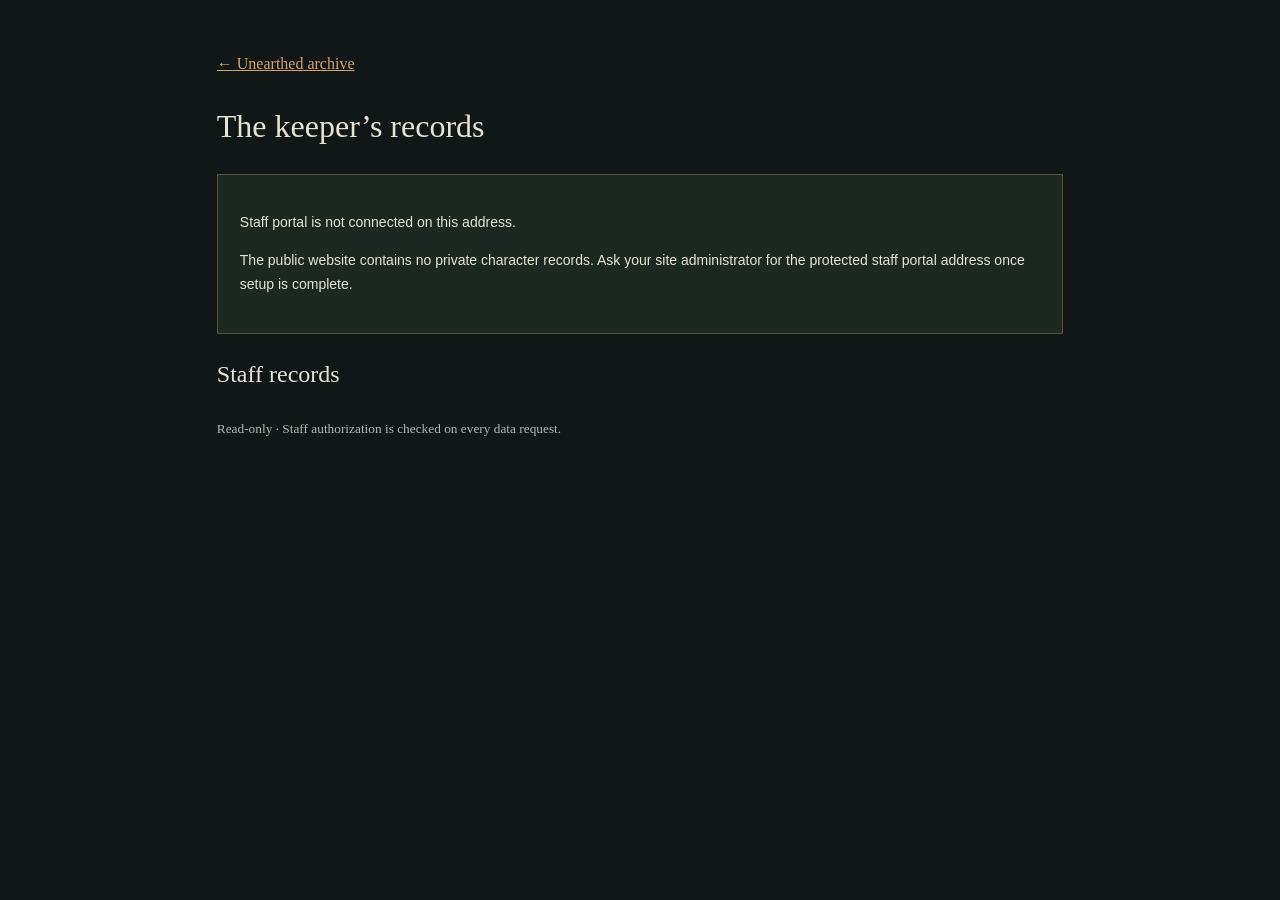
==== staff/index.html @ 2d50df80 "Add files via upload" ====
<!doctype html><html lang="en"><head><meta charset="utf-8"><meta name="viewport" content="width=device-width,initial-scale=1"><meta name="robots" content="noindex,nofollow"><title>Unearthed · Staff portal</title><style> :root{color-scheme:dark}*{box-sizing:border-box}body{margin:0;background:#101716;color:#e8e2d5;font:16px/1.7 Georgia,serif}main{max-width:1000px;margin:auto;padding:50px 6%}h1,h2{font-weight:400}a{color:#d5a36b}p,button,td,th{font-family:Arial,sans-serif;font-size:14px}button{padding:12px 18px;background:#24332c;border:1px solid #d5a36b;color:#eee;cursor:pointer;margin:0 10px 10px 0}button:focus-visible,a:focus-visible{outline:2px solid #d5a36b;outline-offset:5px}.notice{padding:22px;border:1px solid #d5a36b55;background:#1d2822}table{border-collapse:collapse;width:100%;margin-top:20px}td,th{padding:10px;border:1px solid #425247;text-align:left;white-space:pre-wrap;overflow-wrap:anywhere}.table-scroll{overflow-x:auto}#identity{color:#bbc9bc}small{color:#aeb8af}</style><script src="staff.js" defer></script></head><body><main><a href="../">← Unearthed archive</a><h1>The keeper’s records</h1><div class="notice"><p id="status" role="status" aria-live="polite">This staff portal requires a configured secure backend.</p><p id="setup">The public website contains no private character records. Ask your site administrator for the protected staff portal address once setup is complete.</p></div><p id="identity"></p><div id="controls" hidden><button data-kind="sheets">Character Sheets</button><button data-kind="registry">Character Registry</button><button id="logout">Sign out</button></div><section aria-labelledby="records-title"><h2 id="records-title">Staff records</h2><div class="table-scroll" id="records"></div></section><small>Read-only · Staff authorization is checked on every data request.</small></main></body></html>
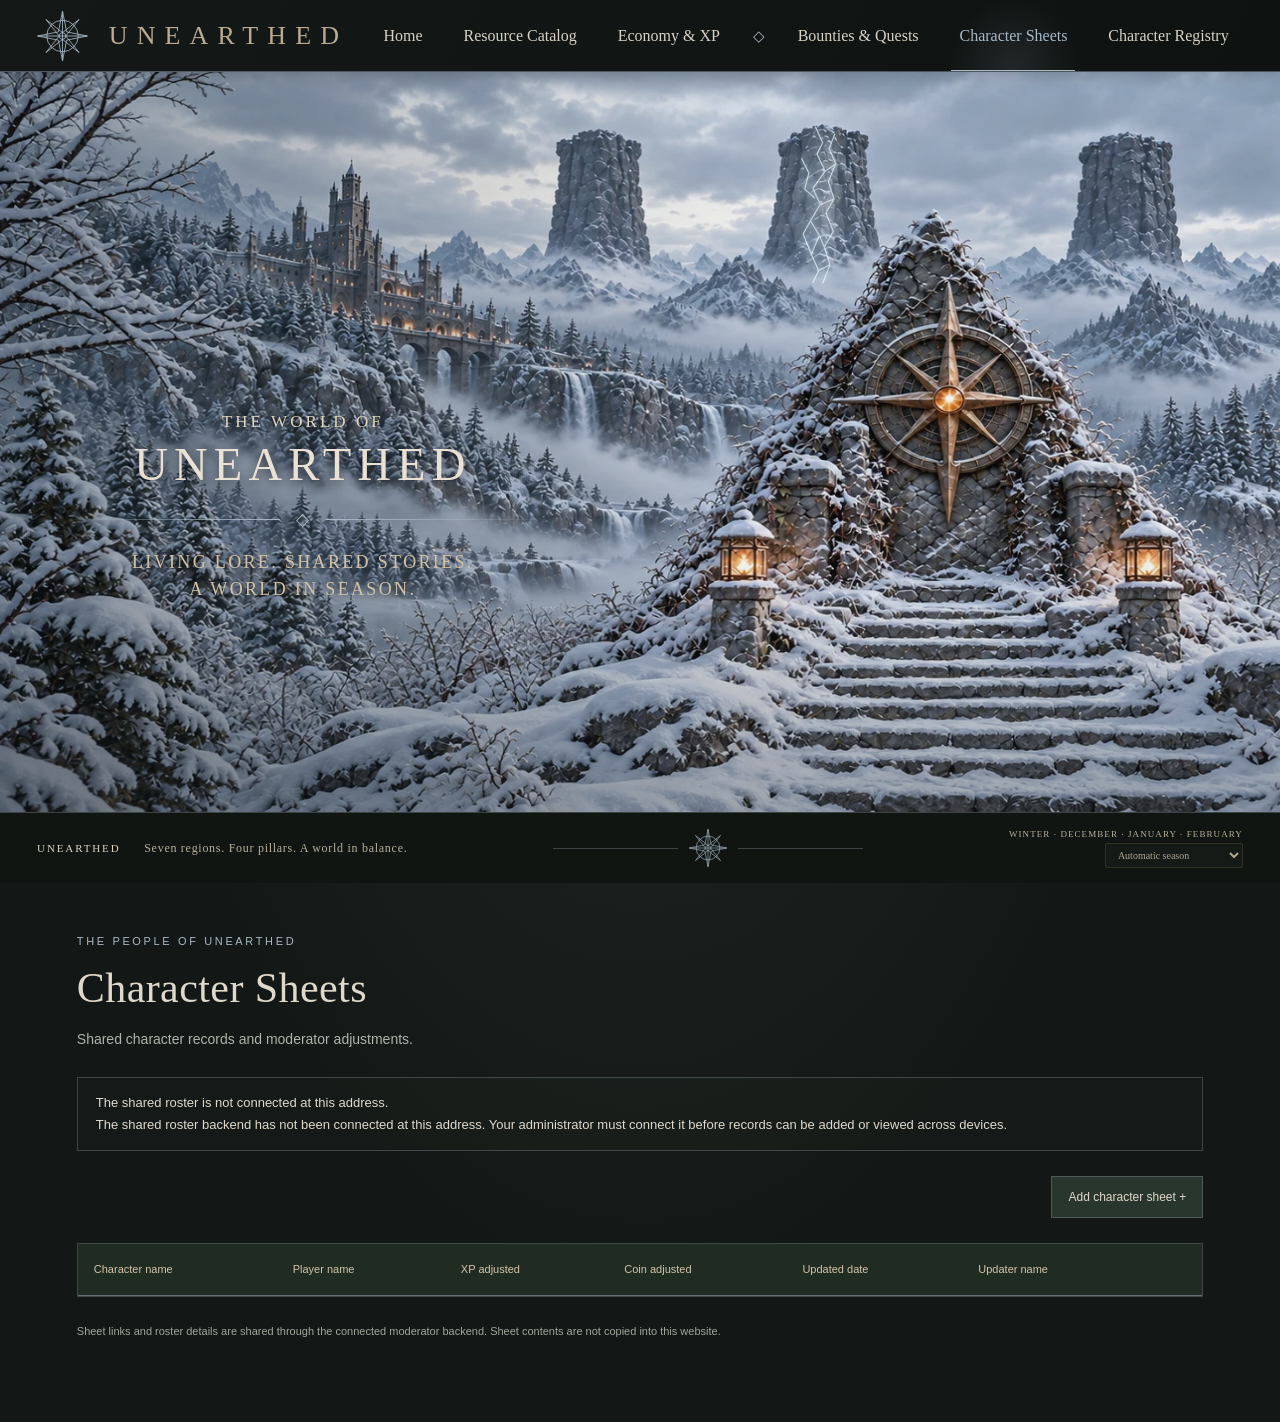
==== commit f8e1fe94: "Add files via upload" ====
--- a/staff/index.html
+++ b/staff/index.html
@@ -1 +1 @@
-<!doctype html><html lang="en"><head><meta charset="utf-8"><meta name="viewport" content="width=device-width,initial-scale=1"><meta name="robots" content="noindex,nofollow"><title>Unearthed · Staff portal</title><style> :root{color-scheme:dark}*{box-sizing:border-box}body{margin:0;background:#101716;color:#e8e2d5;font:16px/1.7 Georgia,serif}main{max-width:1000px;margin:auto;padding:50px 6%}h1,h2{font-weight:400}a{color:#d5a36b}p,button,td,th{font-family:Arial,sans-serif;font-size:14px}button{padding:12px 18px;background:#24332c;border:1px solid #d5a36b;color:#eee;cursor:pointer;margin:0 10px 10px 0}button:focus-visible,a:focus-visible{outline:2px solid #d5a36b;outline-offset:5px}.notice{padding:22px;border:1px solid #d5a36b55;background:#1d2822}table{border-collapse:collapse;width:100%;margin-top:20px}td,th{padding:10px;border:1px solid #425247;text-align:left;white-space:pre-wrap;overflow-wrap:anywhere}.table-scroll{overflow-x:auto}#identity{color:#bbc9bc}small{color:#aeb8af}</style><script src="staff.js" defer></script></head><body><main><a href="../">← Unearthed archive</a><h1>The keeper’s records</h1><div class="notice"><p id="status" role="status" aria-live="polite">This staff portal requires a configured secure backend.</p><p id="setup">The public website contains no private character records. Ask your site administrator for the protected staff portal address once setup is complete.</p></div><p id="identity"></p><div id="controls" hidden><button data-kind="sheets">Character Sheets</button><button data-kind="registry">Character Registry</button><button id="logout">Sign out</button></div><section aria-labelledby="records-title"><h2 id="records-title">Staff records</h2><div class="table-scroll" id="records"></div></section><small>Read-only · Staff authorization is checked on every data request.</small></main></body></html>
+<!doctype html><html lang="en"><head><meta charset="utf-8"><meta name="viewport" content="width=device-width,initial-scale=1"><title>Unearthed characters</title><script src="legacy.js" defer></script></head><body><a href="../#sheets">Open character pages</a></body></html>
